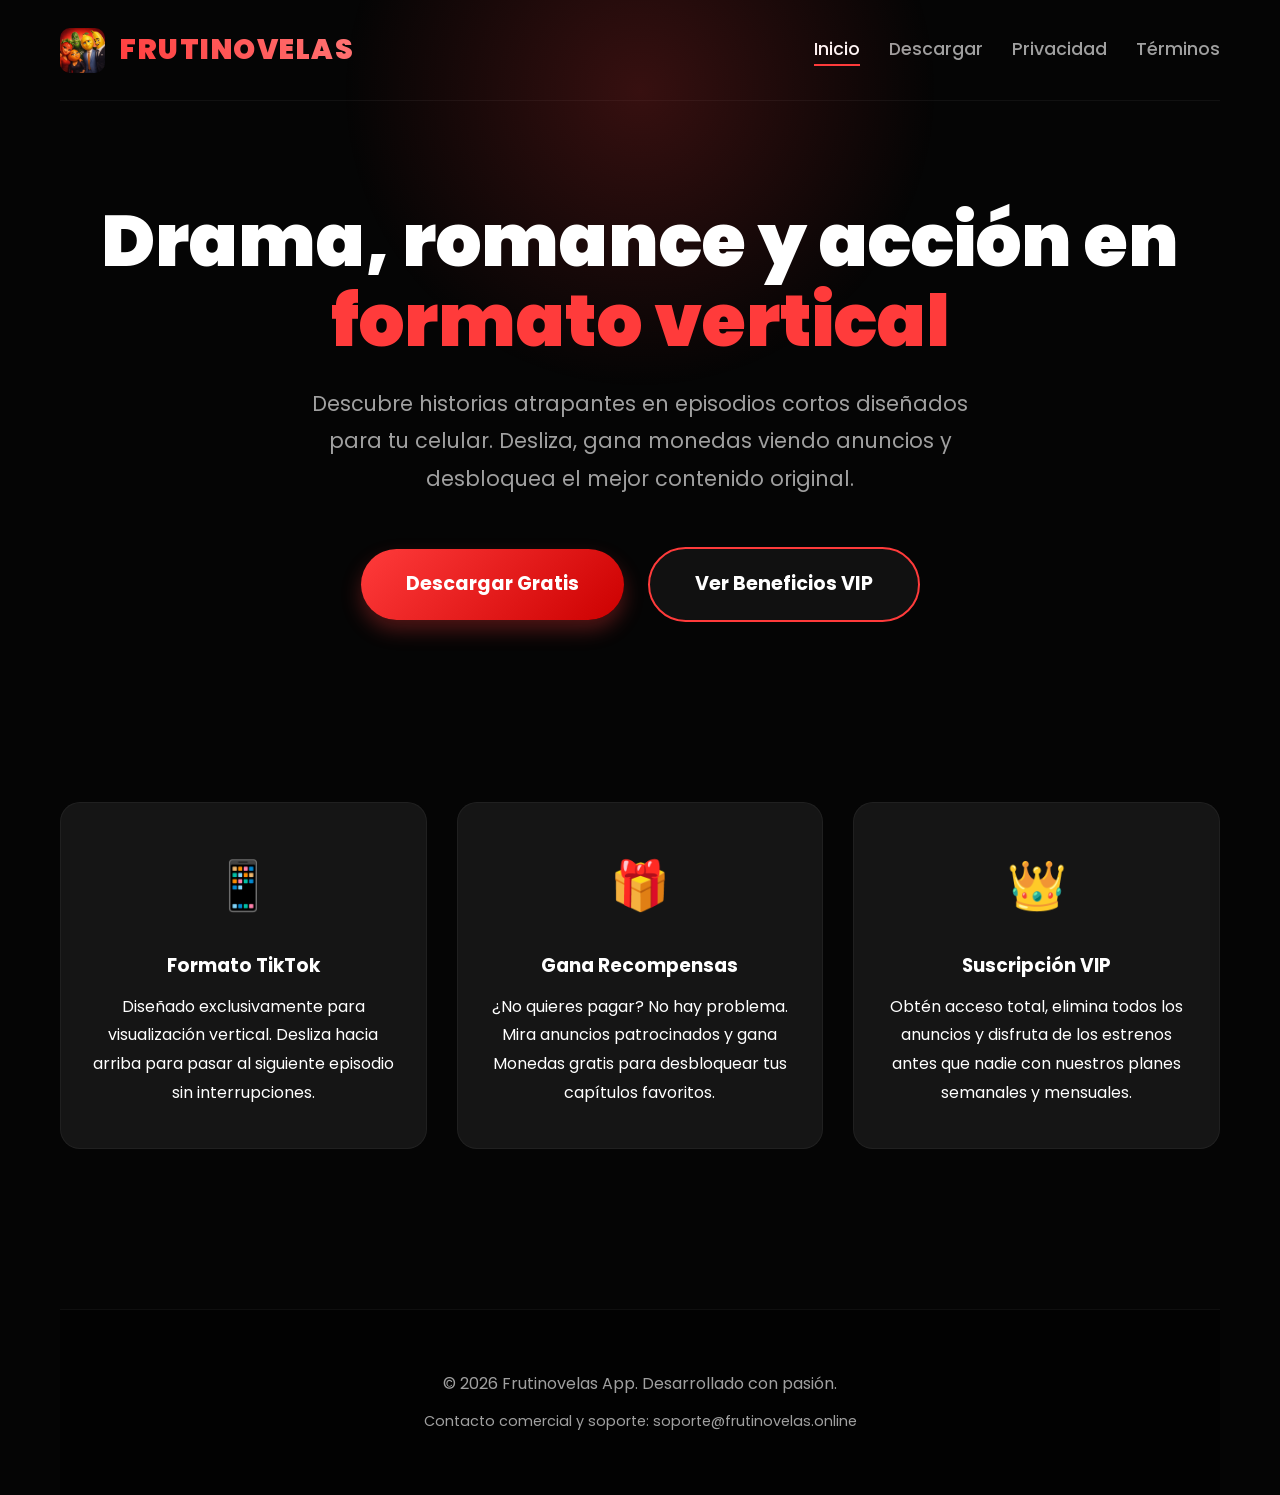
==== index.html @ 32691d4e "Primer commit" ====
<!DOCTYPE html>
<html lang="es">
<head>
    <meta charset="UTF-8">
    <meta name="viewport" content="width=device-width, initial-scale=1.0">
    <title>Frutinovelas - Tu Dosis Diaria de Drama</title>
    <link rel="stylesheet" href="styles.css">
</head>
<body>
    <div class="container">
        <header class="animate-fade">
            <a href="index.html" class="logo-container">
                <img src="logo.png" alt="Logo Frutinovelas" class="logo-img">
                <span class="logo-text">FRUTINOVELAS</span>
            </a>
            <nav>
                <a href="index.html" class="active">Inicio</a>
                <a href="descarga.html">Descargar</a>
                <a href="privacidad.html">Privacidad</a>
                <a href="terminos.html">Términos</a>
            </nav>
        </header>

        <main>
            <section class="hero animate-fade" style="animation-delay: 0.2s;">
                <h1>Drama, romance y acción en <span style="color: #ff3b3b;">formato vertical</span></h1>
                <p>Descubre historias atrapantes en episodios cortos diseñados para tu celular. Desliza, gana monedas viendo anuncios y desbloquea el mejor contenido original.</p>
                
                <div>
                    <a href="descarga.html" class="btn">Descargar Gratis</a>
                    <a href="terminos.html" class="btn btn-outline">Ver Beneficios VIP</a>
                </div>
            </section>

            <section class="features animate-fade" style="animation-delay: 0.4s;">
                <div class="feature-card">
                    <div class="feature-icon">📱</div>
                    <h3 style="color: white; margin-bottom: 10px;">Formato TikTok</h3>
                    <p>Diseñado exclusivamente para visualización vertical. Desliza hacia arriba para pasar al siguiente episodio sin interrupciones.</p>
                </div>
                <div class="feature-card">
                    <div class="feature-icon">🎁</div>
                    <h3 style="color: white; margin-bottom: 10px;">Gana Recompensas</h3>
                    <p>¿No quieres pagar? No hay problema. Mira anuncios patrocinados y gana Monedas gratis para desbloquear tus capítulos favoritos.</p>
                </div>
                <div class="feature-card">
                    <div class="feature-icon">👑</div>
                    <h3 style="color: white; margin-bottom: 10px;">Suscripción VIP</h3>
                    <p>Obtén acceso total, elimina todos los anuncios y disfruta de los estrenos antes que nadie con nuestros planes semanales y mensuales.</p>
                </div>
            </section>
        </main>

        <footer class="animate-fade" style="animation-delay: 0.6s;">
            <p>&copy; 2026 Frutinovelas App. Desarrollado con pasión.</p>
            <p style="margin-top: 10px; font-size: 0.9em;">Contacto comercial y soporte: soporte@frutinovelas.online</p>
        </footer>
    </div>
</body>
</html>
---- styles.css ----
@import url('https://fonts.googleapis.com/css2?family=Poppins:wght@300;400;500;700;900&display=swap');

:root {
    --primary: #ff3b3b;
    --primary-glow: rgba(255, 59, 59, 0.4);
    --secondary: #ff7676;
    --bg-dark: #050505;
    --bg-card: rgba(25, 25, 25, 0.8);
    --text-main: #ffffff;
    --text-muted: #a0a0a0;
}

* {
    margin: 0;
    padding: 0;
    box-sizing: border-box;
}

body {
    font-family: 'Poppins', sans-serif;
    background-color: var(--bg-dark);
    color: var(--text-main);
    line-height: 1.8;
    overflow-x: hidden;
    scroll-behavior: smooth;
}

/* Animaciones */
@keyframes fadeInUp {
    from { opacity: 0; transform: translateY(30px); }
    to { opacity: 1; transform: translateY(0); }
}

@keyframes glowPulse {
    0% { box-shadow: 0 0 15px var(--primary-glow); }
    50% { box-shadow: 0 0 30px var(--primary-glow); }
    100% { box-shadow: 0 0 15px var(--primary-glow); }
}

.animate-fade {
    animation: fadeInUp 0.8s ease-out forwards;
}

/* Contenedor Principal */
.container {
    max-width: 1200px;
    margin: 0 auto;
    padding: 0 20px;
}

/* Header & Navegación */
header {
    display: flex;
    justify-content: space-between;
    align-items: center;
    padding: 25px 0;
    border-bottom: 1px solid rgba(255,255,255,0.05);
    flex-wrap: wrap;
    gap: 20px;
}

.logo-container {
    display: flex;
    align-items: center;
    gap: 15px;
    text-decoration: none;
}

.logo-img {
    height: 45px;
    width: auto;
    border-radius: 10px;
    transition: transform 0.3s ease;
}

.logo-img:hover {
    transform: scale(1.05);
}

.logo-text {
    font-size: 28px;
    font-weight: 900;
    background: linear-gradient(45deg, var(--primary), var(--secondary));
    -webkit-background-clip: text;
    -webkit-text-fill-color: transparent;
    letter-spacing: 1.5px;
}

nav a {
    color: var(--text-muted);
    text-decoration: none;
    margin-left: 25px;
    font-weight: 500;
    font-size: 1.1rem;
    transition: all 0.3s ease;
    position: relative;
}

nav a::after {
    content: '';
    position: absolute;
    width: 0;
    height: 2px;
    bottom: -5px;
    left: 0;
    background-color: var(--primary);
    transition: width 0.3s ease;
}

nav a:hover::after, nav a.active::after {
    width: 100%;
}

nav a:hover, nav a.active {
    color: var(--text-main);
}

/* Hero Section */
.hero {
    text-align: center;
    padding: 100px 20px;
    position: relative;
}

.hero::before {
    content: '';
    position: absolute;
    top: -50%;
    left: 50%;
    transform: translateX(-50%);
    width: 600px;
    height: 600px;
    background: radial-gradient(circle, var(--primary-glow) 0%, transparent 70%);
    z-index: -1;
    opacity: 0.5;
}

.hero h1 {
    font-size: 4.5rem;
    font-weight: 900;
    margin-bottom: 25px;
    line-height: 1.1;
}

.hero p {
    font-size: 1.3rem;
    color: var(--text-muted);
    max-width: 700px;
    margin: 0 auto 50px auto;
}

/* Botones Profesionales */
.btn {
    display: inline-block;
    background: linear-gradient(135deg, var(--primary), #cc0000);
    color: white;
    padding: 18px 45px;
    border-radius: 50px;
    text-decoration: none;
    font-weight: 700;
    font-size: 1.2rem;
    transition: all 0.3s ease;
    border: none;
    cursor: pointer;
    box-shadow: 0 10px 20px rgba(255, 59, 59, 0.3);
    animation: glowPulse 3s infinite;
}

.btn:hover {
    transform: translateY(-5px) scale(1.02);
    box-shadow: 0 15px 25px rgba(255, 59, 59, 0.5);
}

.btn-outline {
    background: rgba(255, 255, 255, 0.05);
    border: 2px solid var(--primary);
    box-shadow: none;
    animation: none;
    margin-left: 20px;
    backdrop-filter: blur(10px);
}

.btn-outline:hover {
    background: var(--primary);
    transform: translateY(-5px);
}

/* Sección de Características */
.features {
    display: grid;
    grid-template-columns: repeat(auto-fit, minmax(300px, 1fr));
    gap: 30px;
    padding: 80px 0;
}

.feature-card {
    background: var(--bg-card);
    padding: 40px 30px;
    border-radius: 20px;
    border: 1px solid rgba(255,255,255,0.05);
    text-align: center;
    backdrop-filter: blur(10px);
    transition: transform 0.3s ease, border-color 0.3s ease;
}

.feature-card:hover {
    transform: translateY(-10px);
    border-color: var(--primary);
}

.feature-icon {
    font-size: 3rem;
    margin-bottom: 20px;
}

/* Textos Legales (Documentos) */
.legal-container {
    background: var(--bg-card);
    padding: 60px;
    border-radius: 20px;
    margin: 60px 0;
    border: 1px solid rgba(255,255,255,0.05);
    box-shadow: 0 20px 40px rgba(0,0,0,0.6);
}

.legal-container h1 {
    font-size: 2.5rem;
    color: var(--text-main);
    margin-bottom: 10px;
}

.legal-container .update-date {
    color: var(--primary);
    font-weight: 600;
    margin-bottom: 40px;
    display: inline-block;
    border-bottom: 1px solid var(--primary);
    padding-bottom: 5px;
}

.legal-container h2 {
    color: var(--secondary);
    margin-top: 50px;
    margin-bottom: 20px;
    font-size: 1.6rem;
    border-left: 4px solid var(--primary);
    padding-left: 15px;
}

.legal-container h3 {
    color: var(--text-main);
    margin-top: 30px;
    margin-bottom: 15px;
}

.legal-container p, .legal-container li {
    color: var(--text-muted);
    margin-bottom: 15px;
    font-size: 1.05rem;
}

.legal-container ul {
    margin-left: 20px;
    margin-bottom: 20px;
}

/* Footer */
footer {
    text-align: center;
    padding: 60px 20px;
    color: var(--text-muted);
    border-top: 1px solid rgba(255,255,255,0.05);
    margin-top: 80px;
    background: #020202;
}

/* Responsive Extremo */
@media (max-width: 900px) {
    .hero h1 { font-size: 3.5rem; }
    .legal-container { padding: 40px 30px; }
}

@media (max-width: 768px) {
    header { flex-direction: column; text-align: center; justify-content: center; padding-top: 30px;}
    nav { margin-top: 20px; display: flex; flex-direction: column; gap: 15px; width: 100%;}
    nav a { margin: 0; padding: 10px; background: rgba(255,255,255,0.05); border-radius: 8px;}
    .hero h1 { font-size: 2.8rem; }
    .hero p { font-size: 1.1rem; }
    .btn { display: block; margin: 0 auto 20px auto; width: 100%; max-width: 300px; }
    .btn-outline { margin-left: auto; }
    .legal-container { padding: 30px 20px; margin: 30px 0;}
    .legal-container h1 { font-size: 2rem; }
}
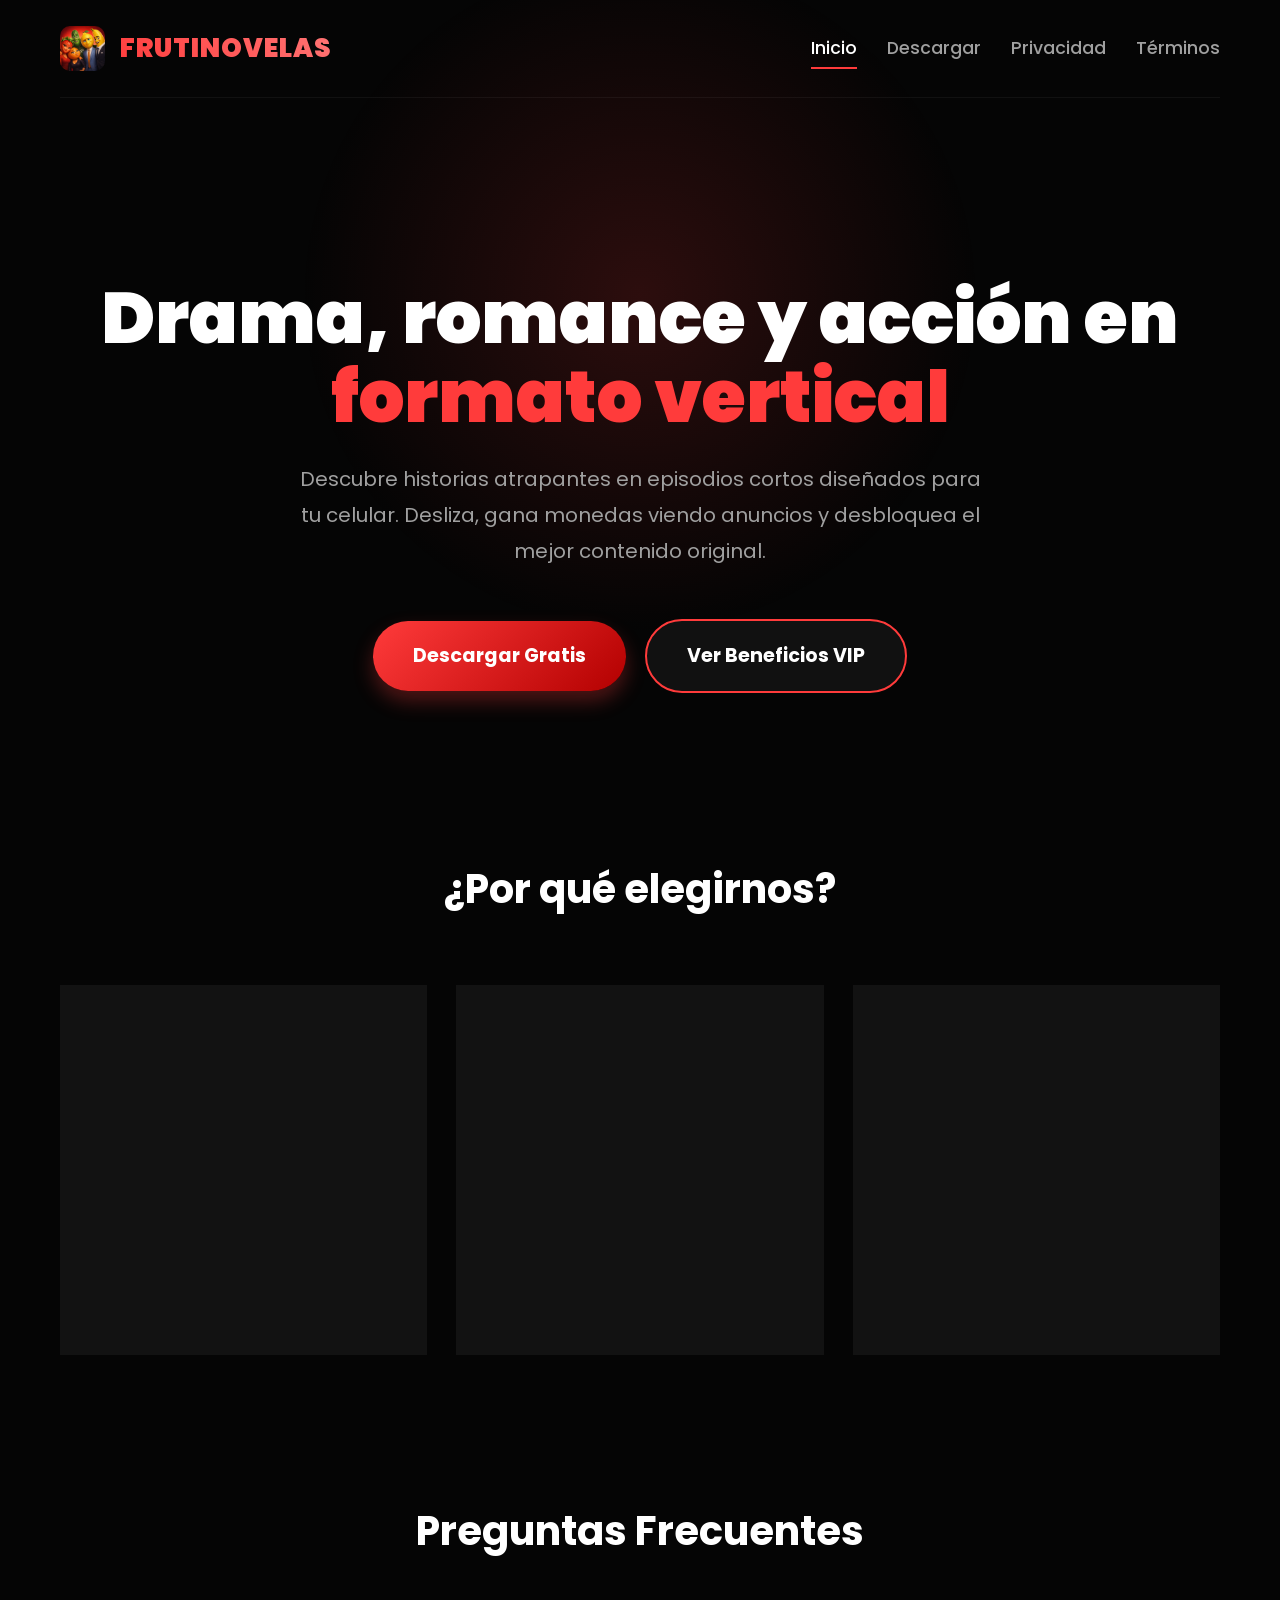
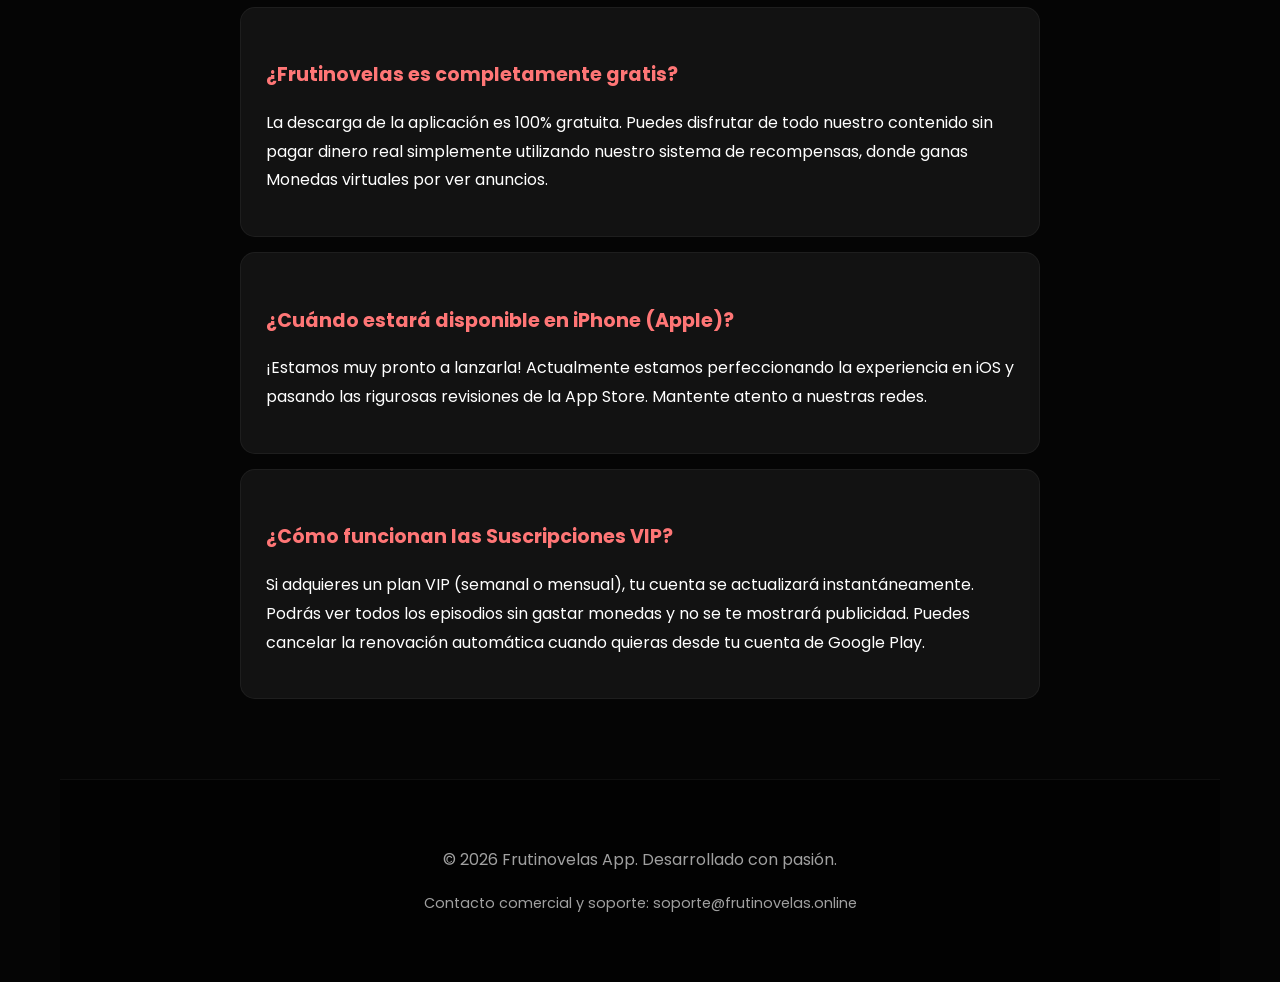
==== commit 18443efe: "responsive" ====
--- a/index.html
+++ b/index.html
@@ -2,7 +2,7 @@
 <html lang="es">
 <head>
     <meta charset="UTF-8">
-    <meta name="viewport" content="width=device-width, initial-scale=1.0">
+    <meta name="viewport" content="width=device-width, initial-scale=1.0, maximum-scale=1.0, user-scalable=no">
     <title>Frutinovelas - Tu Dosis Diaria de Drama</title>
     <link rel="stylesheet" href="styles.css">
 </head>
@@ -13,6 +13,13 @@
                 <img src="logo.png" alt="Logo Frutinovelas" class="logo-img">
                 <span class="logo-text">FRUTINOVELAS</span>
             </a>
+            
+            <div class="hamburger">
+                <span></span>
+                <span></span>
+                <span></span>
+            </div>
+
             <nav>
                 <a href="index.html" class="active">Inicio</a>
                 <a href="descarga.html">Descargar</a>
@@ -32,21 +39,38 @@
                 </div>
             </section>
 
+            <h2 class="section-title animate-fade" style="animation-delay: 0.3s;">¿Por qué elegirnos?</h2>
             <section class="features animate-fade" style="animation-delay: 0.4s;">
                 <div class="feature-card">
-                    <div class="feature-icon">📱</div>
-                    <h3 style="color: white; margin-bottom: 10px;">Formato TikTok</h3>
-                    <p>Diseñado exclusivamente para visualización vertical. Desliza hacia arriba para pasar al siguiente episodio sin interrupciones.</p>
+                    <div style="font-size: 3rem; margin-bottom: 20px;">📱</div>
+                    <h3 style="color: white; margin-bottom: 10px;">Formato Vertical</h3>
+                    <p>Diseñado exclusivamente para visualización móvil. Desliza hacia arriba para pasar al siguiente episodio sin pausas ni interrupciones molestas.</p>
                 </div>
                 <div class="feature-card">
-                    <div class="feature-icon">🎁</div>
-                    <h3 style="color: white; margin-bottom: 10px;">Gana Recompensas</h3>
-                    <p>¿No quieres pagar? No hay problema. Mira anuncios patrocinados y gana Monedas gratis para desbloquear tus capítulos favoritos.</p>
+                    <div style="font-size: 3rem; margin-bottom: 20px;">🎁</div>
+                    <h3 style="color: white; margin-bottom: 10px;">Gratis con Anuncios</h3>
+                    <p>¿No quieres pagar? No hay problema. Mira anuncios patrocinados cortos y gana Monedas gratis al instante para desbloquear tus capítulos.</p>
                 </div>
                 <div class="feature-card">
-                    <div class="feature-icon">👑</div>
+                    <div style="font-size: 3rem; margin-bottom: 20px;">👑</div>
                     <h3 style="color: white; margin-bottom: 10px;">Suscripción VIP</h3>
-                    <p>Obtén acceso total, elimina todos los anuncios y disfruta de los estrenos antes que nadie con nuestros planes semanales y mensuales.</p>
+                    <p>Obtén acceso total. Elimina todos los anuncios, disfruta de estrenos antes que nadie y visualiza el catálogo sin límites con nuestros planes.</p>
+                </div>
+            </section>
+
+            <h2 class="section-title">Preguntas Frecuentes</h2>
+            <section class="faq-container">
+                <div class="faq-item">
+                    <h4>¿Frutinovelas es completamente gratis?</h4>
+                    <p>La descarga de la aplicación es 100% gratuita. Puedes disfrutar de todo nuestro contenido sin pagar dinero real simplemente utilizando nuestro sistema de recompensas, donde ganas Monedas virtuales por ver anuncios.</p>
+                </div>
+                <div class="faq-item">
+                    <h4>¿Cuándo estará disponible en iPhone (Apple)?</h4>
+                    <p>¡Estamos muy pronto a lanzarla! Actualmente estamos perfeccionando la experiencia en iOS y pasando las rigurosas revisiones de la App Store. Mantente atento a nuestras redes.</p>
+                </div>
+                <div class="faq-item">
+                    <h4>¿Cómo funcionan las Suscripciones VIP?</h4>
+                    <p>Si adquieres un plan VIP (semanal o mensual), tu cuenta se actualizará instantáneamente. Podrás ver todos los episodios sin gastar monedas y no se te mostrará publicidad. Puedes cancelar la renovación automática cuando quieras desde tu cuenta de Google Play.</p>
                 </div>
             </section>
         </main>
@@ -56,5 +80,15 @@
             <p style="margin-top: 10px; font-size: 0.9em;">Contacto comercial y soporte: soporte@frutinovelas.online</p>
         </footer>
     </div>
+
+    <script>
+        const hamburger = document.querySelector('.hamburger');
+        const nav = document.querySelector('nav');
+        
+        hamburger.addEventListener('click', () => {
+            hamburger.classList.toggle('active');
+            nav.classList.toggle('active');
+        });
+    </script>
 </body>
 </html>
--- a/styles.css
+++ b/styles.css
@@ -5,24 +5,27 @@
     --primary-glow: rgba(255, 59, 59, 0.4);
     --secondary: #ff7676;
     --bg-dark: #050505;
-    --bg-card: rgba(25, 25, 25, 0.8);
+    --bg-card: rgba(25, 25, 25, 0.7);
     --text-main: #ffffff;
     --text-muted: #a0a0a0;
 }
 
-* {
+/* Bloqueo estricto de scroll horizontal y zoom */
+html, body {
+    overflow-x: hidden;
+    width: 100%;
     margin: 0;
     padding: 0;
-    box-sizing: border-box;
-}
-
-body {
     font-family: 'Poppins', sans-serif;
     background-color: var(--bg-dark);
     color: var(--text-main);
     line-height: 1.8;
-    overflow-x: hidden;
     scroll-behavior: smooth;
+    -webkit-text-size-adjust: 100%;
+}
+
+* {
+    box-sizing: border-box;
 }
 
 /* Animaciones */
@@ -46,6 +49,8 @@
     max-width: 1200px;
     margin: 0 auto;
     padding: 0 20px;
+    position: relative;
+    overflow: hidden; /* Evita que los brillos rompan la web */
 }
 
 /* Header & Navegación */
@@ -55,8 +60,8 @@
     align-items: center;
     padding: 25px 0;
     border-bottom: 1px solid rgba(255,255,255,0.05);
-    flex-wrap: wrap;
-    gap: 20px;
+    position: relative;
+    z-index: 1000;
 }
 
 .logo-container {
@@ -64,32 +69,33 @@
     align-items: center;
     gap: 15px;
     text-decoration: none;
+    z-index: 1001; /* Siempre por encima del menú */
 }
 
 .logo-img {
     height: 45px;
     width: auto;
     border-radius: 10px;
-    transition: transform 0.3s ease;
-}
-
-.logo-img:hover {
-    transform: scale(1.05);
 }
 
 .logo-text {
-    font-size: 28px;
+    font-size: 26px;
     font-weight: 900;
     background: linear-gradient(45deg, var(--primary), var(--secondary));
     -webkit-background-clip: text;
     -webkit-text-fill-color: transparent;
-    letter-spacing: 1.5px;
+    letter-spacing: 1px;
+}
+
+nav {
+    display: flex;
+    align-items: center;
 }
 
 nav a {
     color: var(--text-muted);
     text-decoration: none;
-    margin-left: 25px;
+    margin-left: 30px;
     font-weight: 500;
     font-size: 1.1rem;
     transition: all 0.3s ease;
@@ -115,24 +121,41 @@
     color: var(--text-main);
 }
 
+/* Menú Hamburguesa (Oculto en PC) */
+.hamburger {
+    display: none;
+    flex-direction: column;
+    gap: 6px;
+    cursor: pointer;
+    z-index: 1001;
+}
+
+.hamburger span {
+    width: 30px;
+    height: 3px;
+    background-color: var(--text-main);
+    border-radius: 3px;
+    transition: 0.4s all ease;
+}
+
 /* Hero Section */
 .hero {
     text-align: center;
-    padding: 100px 20px;
+    padding: 120px 20px 80px 20px;
     position: relative;
 }
 
 .hero::before {
     content: '';
     position: absolute;
-    top: -50%;
+    top: -30%;
     left: 50%;
     transform: translateX(-50%);
-    width: 600px;
-    height: 600px;
-    background: radial-gradient(circle, var(--primary-glow) 0%, transparent 70%);
+    width: 800px;
+    height: 800px;
+    background: radial-gradient(circle, var(--primary-glow) 0%, transparent 60%);
     z-index: -1;
-    opacity: 0.5;
+    opacity: 0.4;
 }
 
 .hero h1 {
@@ -143,18 +166,18 @@
 }
 
 .hero p {
-    font-size: 1.3rem;
+    font-size: 1.25rem;
     color: var(--text-muted);
     max-width: 700px;
     margin: 0 auto 50px auto;
 }
 
-/* Botones Profesionales */
+/* Botones */
 .btn {
     display: inline-block;
-    background: linear-gradient(135deg, var(--primary), #cc0000);
+    background: linear-gradient(135deg, var(--primary), #b30000);
     color: white;
-    padding: 18px 45px;
+    padding: 18px 40px;
     border-radius: 50px;
     text-decoration: none;
     font-weight: 700;
@@ -167,8 +190,7 @@
 }
 
 .btn:hover {
-    transform: translateY(-5px) scale(1.02);
-    box-shadow: 0 15px 25px rgba(255, 59, 59, 0.5);
+    transform: translateY(-5px) scale(1.03);
 }
 
 .btn-outline {
@@ -176,8 +198,8 @@
     border: 2px solid var(--primary);
     box-shadow: none;
     animation: none;
-    margin-left: 20px;
-    backdrop-filter: blur(10px);
+    margin-left: 15px;
+    backdrop-filter: blur(5px);
 }
 
 .btn-outline:hover {
@@ -185,12 +207,19 @@
     transform: translateY(-5px);
 }
 
-/* Sección de Características */
+/* Secciones Nuevas (Características y FAQ) */
+.section-title {
+    text-align: center;
+    font-size: 2.5rem;
+    margin: 80px 0 40px 0;
+    color: var(--text-main);
+}
+
 .features {
     display: grid;
-    grid-template-columns: repeat(auto-fit, minmax(300px, 1fr));
+    grid-template-columns: repeat(auto-fit, minmax(280px, 1fr));
     gap: 30px;
-    padding: 80px 0;
+    padding: 20px 0 60px 0;
 }
 
 .feature-card {
@@ -200,7 +229,7 @@
     border: 1px solid rgba(255,255,255,0.05);
     text-align: center;
     backdrop-filter: blur(10px);
-    transition: transform 0.3s ease, border-color 0.3s ease;
+    transition: transform 0.3s ease;
 }
 
 .feature-card:hover {
@@ -208,86 +237,96 @@
     border-color: var(--primary);
 }
 
-.feature-icon {
-    font-size: 3rem;
-    margin-bottom: 20px;
-}
-
-/* Textos Legales (Documentos) */
+.faq-container {
+    max-width: 800px;
+    margin: 0 auto 80px auto;
+}
+
+.faq-item {
+    background: var(--bg-card);
+    margin-bottom: 15px;
+    padding: 25px;
+    border-radius: 15px;
+    border: 1px solid rgba(255,255,255,0.05);
+}
+
+.faq-item h4 {
+    color: var(--secondary);
+    font-size: 1.2rem;
+    margin-bottom: 10px;
+}
+
+/* Textos Legales */
 .legal-container {
     background: var(--bg-card);
     padding: 60px;
     border-radius: 20px;
-    margin: 60px 0;
+    margin: 40px 0 80px 0;
     border: 1px solid rgba(255,255,255,0.05);
-    box-shadow: 0 20px 40px rgba(0,0,0,0.6);
-}
-
-.legal-container h1 {
-    font-size: 2.5rem;
-    color: var(--text-main);
-    margin-bottom: 10px;
-}
-
-.legal-container .update-date {
-    color: var(--primary);
-    font-weight: 600;
-    margin-bottom: 40px;
-    display: inline-block;
-    border-bottom: 1px solid var(--primary);
-    padding-bottom: 5px;
-}
-
-.legal-container h2 {
-    color: var(--secondary);
-    margin-top: 50px;
-    margin-bottom: 20px;
-    font-size: 1.6rem;
-    border-left: 4px solid var(--primary);
-    padding-left: 15px;
-}
-
-.legal-container h3 {
-    color: var(--text-main);
-    margin-top: 30px;
-    margin-bottom: 15px;
-}
-
-.legal-container p, .legal-container li {
-    color: var(--text-muted);
-    margin-bottom: 15px;
-    font-size: 1.05rem;
-}
-
-.legal-container ul {
-    margin-left: 20px;
-    margin-bottom: 20px;
-}
+    box-shadow: 0 20px 40px rgba(0,0,0,0.4);
+    backdrop-filter: blur(10px);
+}
+
+.legal-container h1 { font-size: 2.5rem; margin-bottom: 10px; }
+.legal-container .update-date { color: var(--primary); font-weight: 600; margin-bottom: 40px; display: inline-block; }
+.legal-container h2 { color: var(--secondary); margin-top: 50px; margin-bottom: 20px; font-size: 1.6rem; border-left: 4px solid var(--primary); padding-left: 15px; }
+.legal-container p, .legal-container li { color: var(--text-muted); margin-bottom: 15px; font-size: 1.05rem; }
+.legal-container ul { margin-left: 20px; margin-bottom: 20px; }
 
 /* Footer */
 footer {
     text-align: center;
-    padding: 60px 20px;
+    padding: 50px 20px;
     color: var(--text-muted);
     border-top: 1px solid rgba(255,255,255,0.05);
-    margin-top: 80px;
     background: #020202;
 }
 
-/* Responsive Extremo */
+/* RESPONSIVE EXTREMO PARA CELULARES */
 @media (max-width: 900px) {
-    .hero h1 { font-size: 3.5rem; }
-    .legal-container { padding: 40px 30px; }
+    .hero h1 { font-size: 3.2rem; }
 }
 
 @media (max-width: 768px) {
-    header { flex-direction: column; text-align: center; justify-content: center; padding-top: 30px;}
-    nav { margin-top: 20px; display: flex; flex-direction: column; gap: 15px; width: 100%;}
-    nav a { margin: 0; padding: 10px; background: rgba(255,255,255,0.05); border-radius: 8px;}
-    .hero h1 { font-size: 2.8rem; }
-    .hero p { font-size: 1.1rem; }
-    .btn { display: block; margin: 0 auto 20px auto; width: 100%; max-width: 300px; }
+    .hamburger {
+        display: flex; /* Muestra el botón hamburguesa */
+    }
+
+    /* Diseño del Menú Desplegable en Móvil */
+    nav {
+        position: fixed;
+        top: 0;
+        right: -100%; /* Oculto fuera de la pantalla a la derecha */
+        width: 100%;
+        height: 100vh;
+        background: rgba(5, 5, 5, 0.98);
+        backdrop-filter: blur(15px);
+        flex-direction: column;
+        justify-content: center;
+        align-items: center;
+        transition: 0.4s ease-in-out;
+    }
+
+    nav.active {
+        right: 0; /* Desliza el menú hacia adentro */
+    }
+
+    nav a {
+        margin: 20px 0;
+        font-size: 1.5rem;
+    }
+
+    /* Animación de la Hamburguesa a "X" */
+    .hamburger.active span:nth-child(1) { transform: translateY(9px) rotate(45deg); }
+    .hamburger.active span:nth-child(2) { opacity: 0; }
+    .hamburger.active span:nth-child(3) { transform: translateY(-9px) rotate(-45deg); }
+
+    /* Ajustes generales de móvil */
+    .hero { padding: 80px 10px 40px 10px; }
+    .hero h1 { font-size: 2.5rem; }
+    .hero p { font-size: 1.05rem; }
+    .btn { display: block; margin: 0 auto 15px auto; width: 100%; max-width: 300px; text-align: center; }
     .btn-outline { margin-left: auto; }
-    .legal-container { padding: 30px 20px; margin: 30px 0;}
-    .legal-container h1 { font-size: 2rem; }
+    .legal-container { padding: 30px 20px; }
+    .legal-container h1 { font-size: 1.8rem; }
 }
